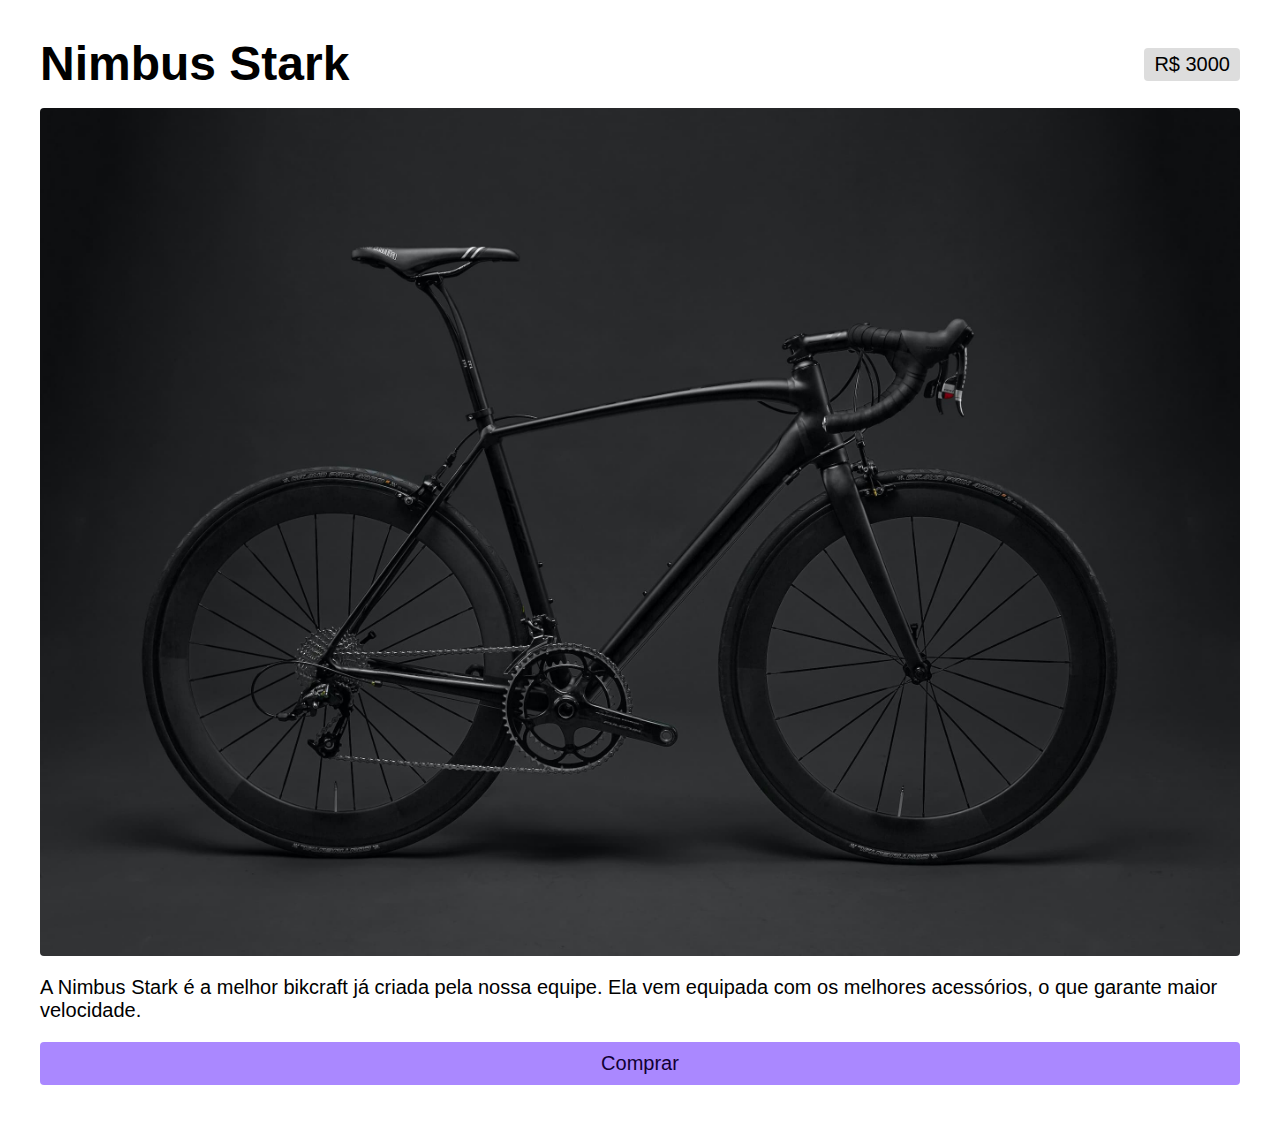
==== CSS_Posicionamento/index.html @ cca50330 "updates" ====
<!DOCTYPE html>
<html lang="en">

<head>
    <meta charset="UTF-8">
    <meta name="viewport" content="width=device-width, initial-scale=1.0">
    <link rel="stylesheet" href="./style.css">
    <title>Grid</title>
</head>

<body>

    <div class="grid">
        <h1 class="titulo">Nimbus Stark</h1>
        <span class="preco">R$ 3000</span>
        <img class="image" src="./img/bicicleta.jpg" alt="Bicicleta preta">
        <p class="descricao">A Nimbus Stark é a melhor bikcraft já criada pela nossa equipe. Ela vem equipada com os melhores acessórios, o que garante maior velocidade.</p>
        <a class="compra" href="/">Comprar</a>
    </div>

</body>

</html>
---- CSS_Posicionamento/style.css ----
.grid {
    display: grid;
    gap: 20px;
    grid-template-columns: 1fr 1fr;
    align-items: center;
}

.grid .image {
    grid-column: 1 / -1;
}

.grid .preco {
    place-self: center end;
}

.grid .descricao {
    grid-column: 1 / -1;
}

.grid .compra {
    grid-column: 1 / -1;
    text-align: center;
}

/* Estilos Gerais */

body {
    font-family: Arial, Helvetica, sans-serif;
    font-size: 20px;
    margin: 40px;
}

h1,
p {
    margin: 0;
}

h1 {
    font-size: 48px;
    line-height: 1;

}

img {
    max-width: 100%;
    border-radius: 4px;
}

.compra {
    background-color: #a8f;
    color: #103;
    padding: 10px 20px;
    text-decoration: none;
    border-radius: 4px;
    font-size: 20px;
}


.preco {
    background-color: #ddd;
    padding: 5px 10px;
    border-radius: 4px;
}
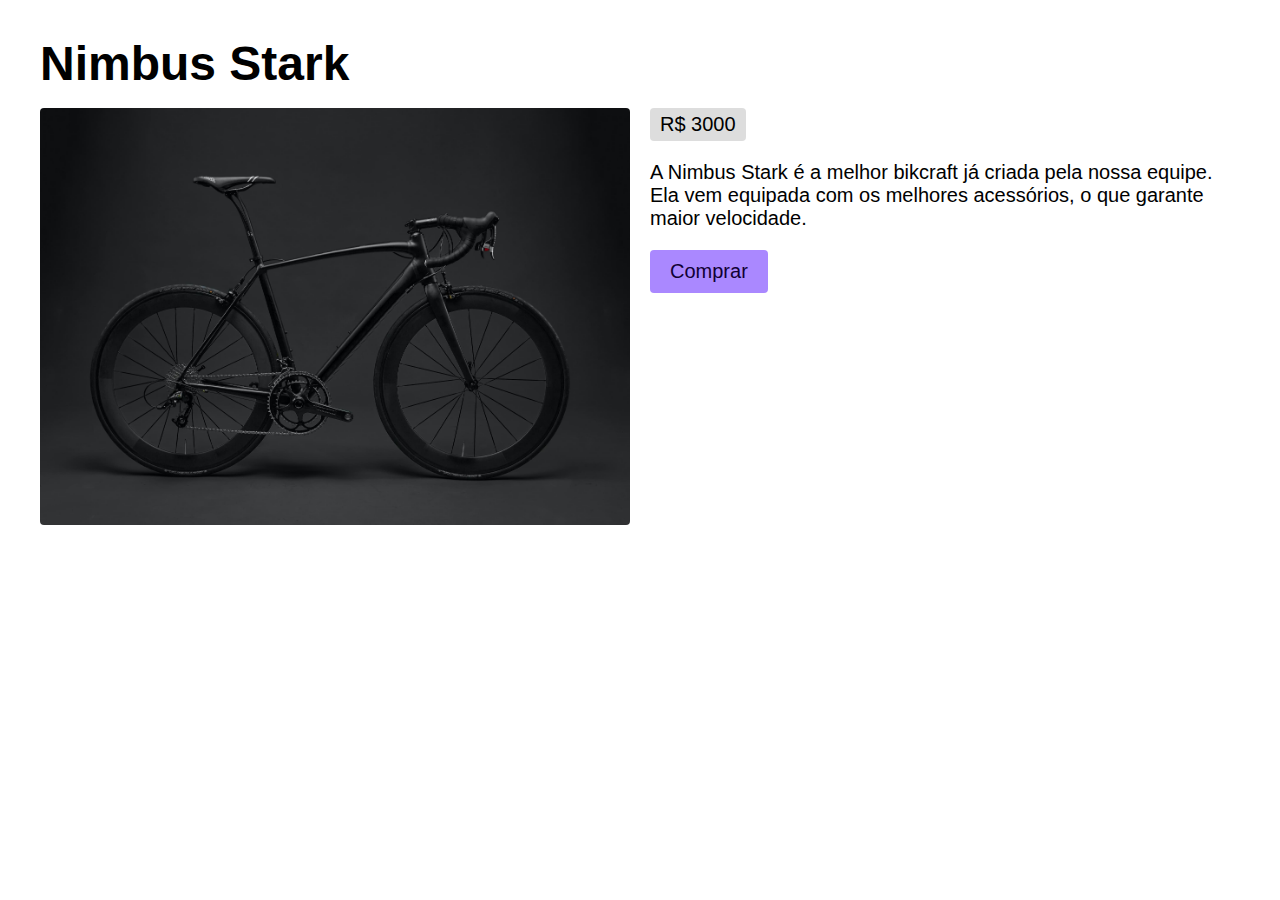
==== commit e024105b: "Updates" ====
--- a/CSS_Posicionamento/index.html
+++ b/CSS_Posicionamento/index.html
@@ -12,10 +12,12 @@
 
     <div class="grid">
         <h1 class="titulo">Nimbus Stark</h1>
-        <span class="preco">R$ 3000</span>
         <img class="image" src="./img/bicicleta.jpg" alt="Bicicleta preta">
-        <p class="descricao">A Nimbus Stark é a melhor bikcraft já criada pela nossa equipe. Ela vem equipada com os melhores acessórios, o que garante maior velocidade.</p>
-        <a class="compra" href="/">Comprar</a>
+        <div class="info">
+            <span class="preco">R$ 3000</span>
+            <p class="descricao">A Nimbus Stark é a melhor bikcraft já criada pela nossa equipe. Ela vem equipada com os melhores acessórios, o que garante maior velocidade.</p>
+            <a class="compra" href="/">Comprar</a>
+        </div>
     </div>
 
 </body>
--- a/CSS_Posicionamento/style.css
+++ b/CSS_Posicionamento/style.css
@@ -1,26 +1,23 @@
 .grid {
     display: grid;
     gap: 20px;
-    grid-template-columns: 1fr 1fr;
-    align-items: center;
+    grid-template-columns: repeat(2, 1fr);
+
 }
 
-.grid .image {
-    grid-column: 1 / -1;
+.titulo {
+    grid-column: 1/-1;
 }
 
-.grid .preco {
-    place-self: center end;
+.info {
+    display: grid;
+    place-items: start;
+    place-self: start;
+    gap: 20px;
 }
 
-.grid .descricao {
-    grid-column: 1 / -1;
-}
 
-.grid .compra {
-    grid-column: 1 / -1;
-    text-align: center;
-}
+
 
 /* Estilos Gerais */
 
